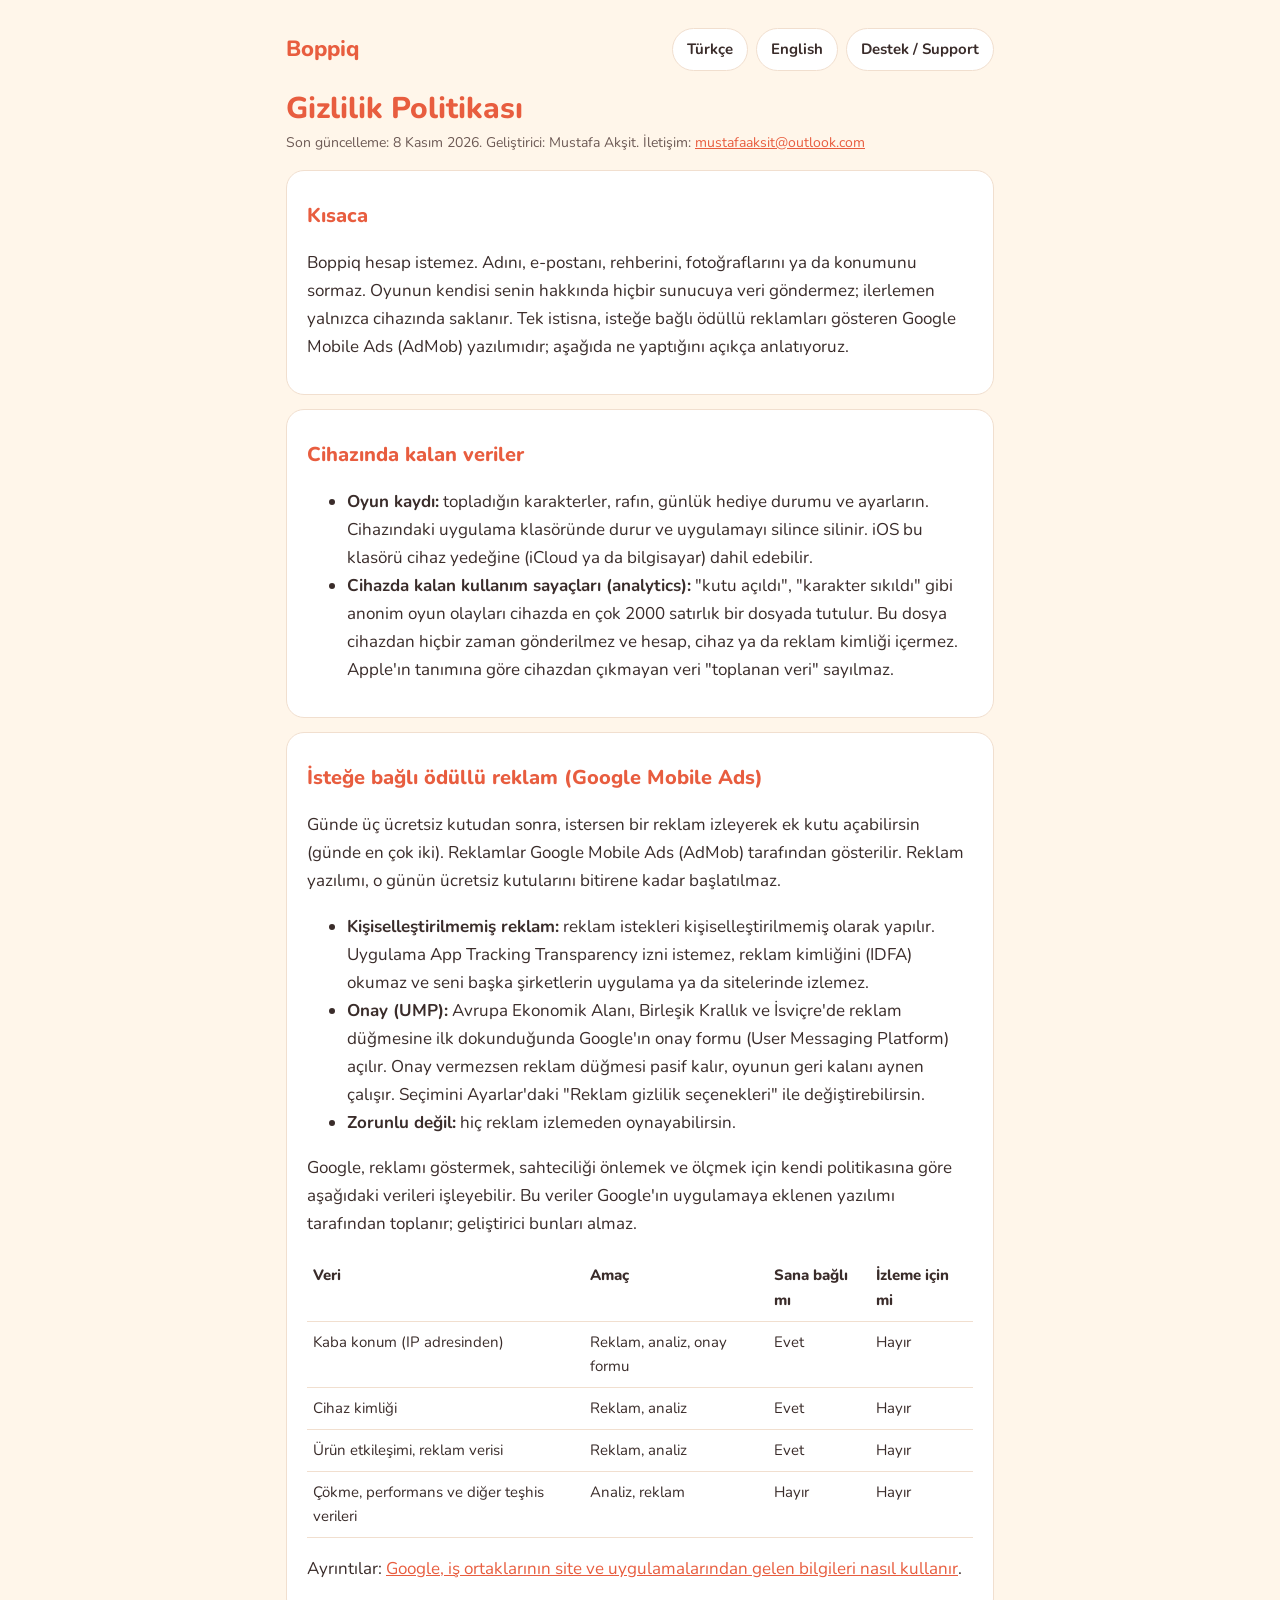
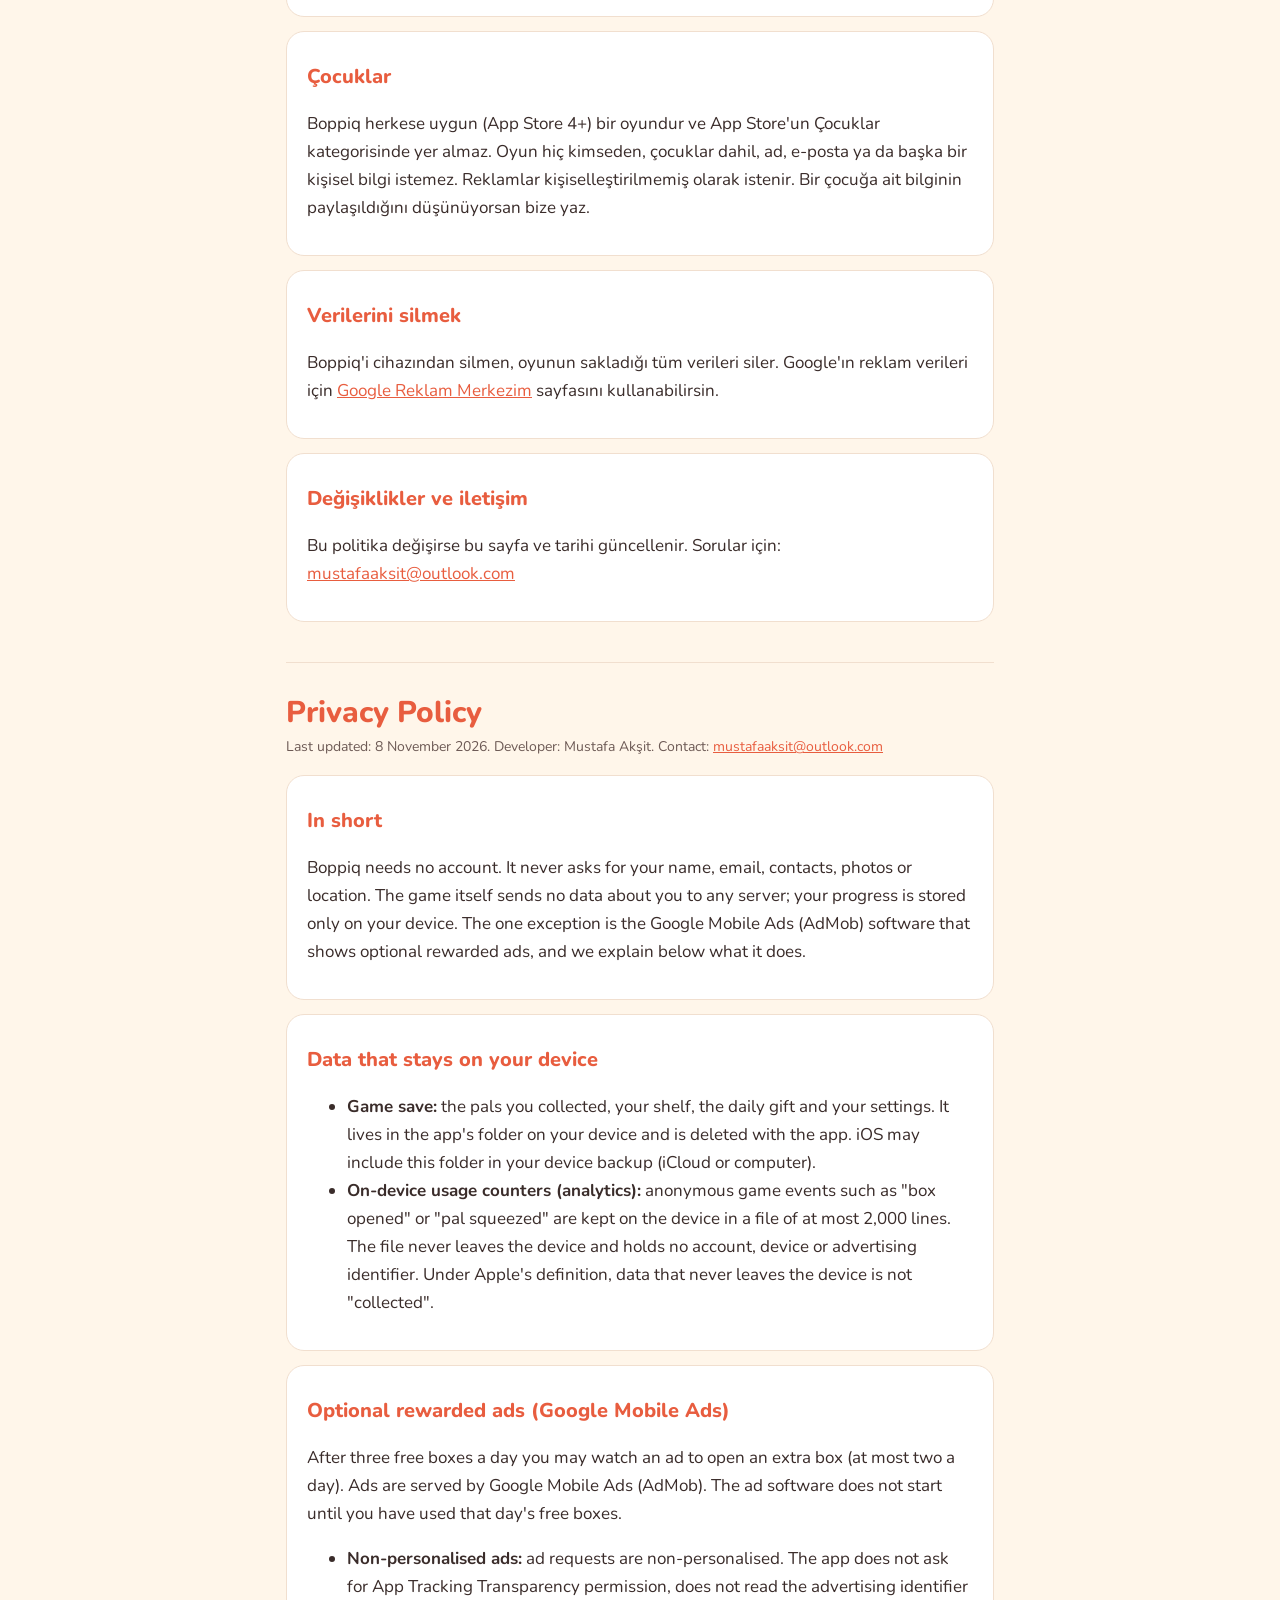
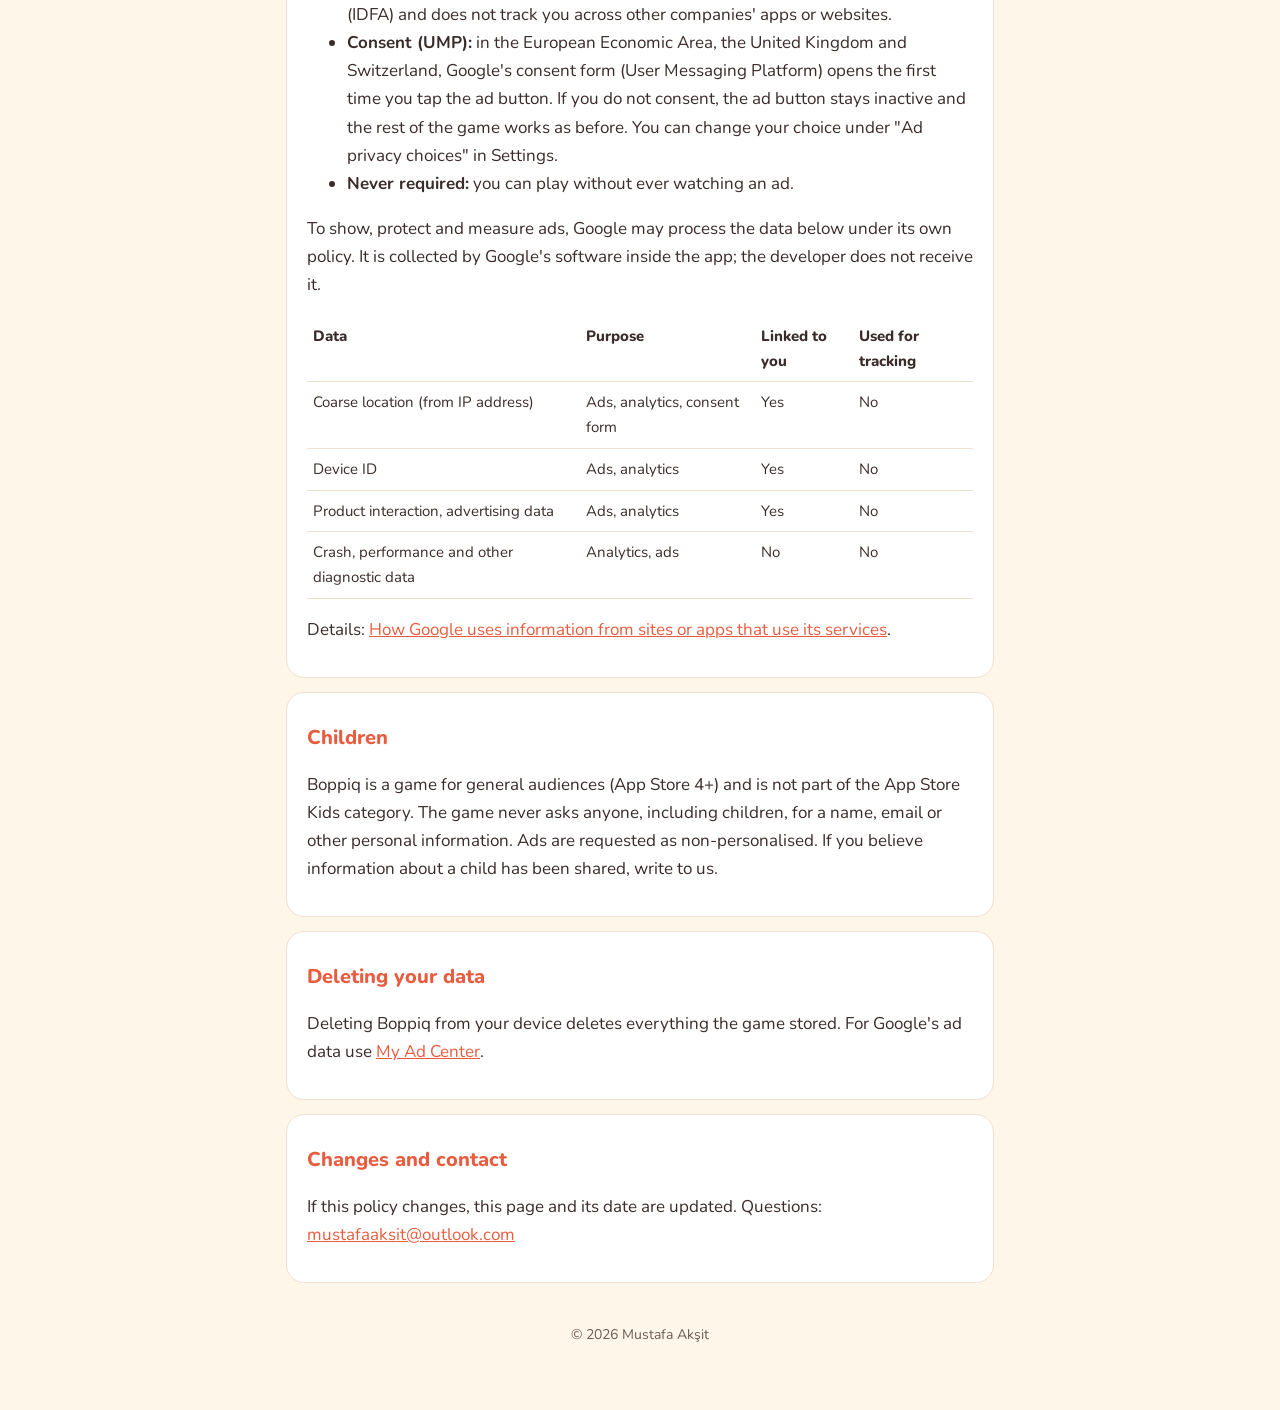
==== index.html @ 90ce889a "Boppiq privacy policy and support pages Co-Authored-By: Claude Opus 5.5 <noreply@anthropic.com>" ====
<!doctype html>
<html lang="tr"><head><meta charset="utf-8"><meta name="viewport" content="width=device-width,initial-scale=1">
<title>Boppiq Gizlilik Politikası / Privacy Policy</title>
<meta name="description" content="Boppiq gizlilik politikası. Boppiq privacy policy.">
<link rel="preconnect" href="https://fonts.googleapis.com"><link rel="preconnect" href="https://fonts.gstatic.com" crossorigin>
<link href="https://fonts.googleapis.com/css2?family=Nunito:wght@400;700;800&display=swap" rel="stylesheet">
<link rel="stylesheet" href="style.css"></head>
<body><main>
<header><a class="brand" href="./">Boppiq</a><nav class="lang"><a href="#tr" lang="tr">Türkçe</a><a href="#en" lang="en">English</a><a href="support.html">Destek / Support</a></nav></header>

<article id="tr" lang="tr">
<h1>Gizlilik Politikası</h1>
<p class="meta">Son güncelleme: 8 Kasım 2026. Geliştirici: Mustafa Akşit. İletişim: <a href="mailto:mustafaaksit@outlook.com">mustafaaksit@outlook.com</a></p>

<section><h2>Kısaca</h2>
<p>Boppiq hesap istemez. Adını, e-postanı, rehberini, fotoğraflarını ya da konumunu sormaz. Oyunun kendisi senin hakkında hiçbir sunucuya veri göndermez; ilerlemen yalnızca cihazında saklanır. Tek istisna, isteğe bağlı ödüllü reklamları gösteren Google Mobile Ads (AdMob) yazılımıdır; aşağıda ne yaptığını açıkça anlatıyoruz.</p></section>

<section><h2>Cihazında kalan veriler</h2>
<ul>
<li><strong>Oyun kaydı:</strong> topladığın karakterler, rafın, günlük hediye durumu ve ayarların. Cihazındaki uygulama klasöründe durur ve uygulamayı silince silinir. iOS bu klasörü cihaz yedeğine (iCloud ya da bilgisayar) dahil edebilir.</li>
<li><strong>Cihazda kalan kullanım sayaçları (analytics):</strong> "kutu açıldı", "karakter sıkıldı" gibi anonim oyun olayları cihazda en çok 2000 satırlık bir dosyada tutulur. Bu dosya cihazdan hiçbir zaman gönderilmez ve hesap, cihaz ya da reklam kimliği içermez. Apple'ın tanımına göre cihazdan çıkmayan veri "toplanan veri" sayılmaz.</li>
</ul></section>

<section><h2>İsteğe bağlı ödüllü reklam (Google Mobile Ads)</h2>
<p>Günde üç ücretsiz kutudan sonra, istersen bir reklam izleyerek ek kutu açabilirsin (günde en çok iki). Reklamlar Google Mobile Ads (AdMob) tarafından gösterilir. Reklam yazılımı, o günün ücretsiz kutularını bitirene kadar başlatılmaz.</p>
<ul>
<li><strong>Kişiselleştirilmemiş reklam:</strong> reklam istekleri kişiselleştirilmemiş olarak yapılır. Uygulama App Tracking Transparency izni istemez, reklam kimliğini (IDFA) okumaz ve seni başka şirketlerin uygulama ya da sitelerinde izlemez.</li>
<li><strong>Onay (UMP):</strong> Avrupa Ekonomik Alanı, Birleşik Krallık ve İsviçre'de reklam düğmesine ilk dokunduğunda Google'ın onay formu (User Messaging Platform) açılır. Onay vermezsen reklam düğmesi pasif kalır, oyunun geri kalanı aynen çalışır. Seçimini Ayarlar'daki "Reklam gizlilik seçenekleri" ile değiştirebilirsin.</li>
<li><strong>Zorunlu değil:</strong> hiç reklam izlemeden oynayabilirsin.</li>
</ul>
<p>Google, reklamı göstermek, sahteciliği önlemek ve ölçmek için kendi politikasına göre aşağıdaki verileri işleyebilir. Bu veriler Google'ın uygulamaya eklenen yazılımı tarafından toplanır; geliştirici bunları almaz.</p>
<div class="wrap"><table>
<tr><th>Veri</th><th>Amaç</th><th>Sana bağlı mı</th><th>İzleme için mi</th></tr>
<tr><td>Kaba konum (IP adresinden)</td><td>Reklam, analiz, onay formu</td><td>Evet</td><td>Hayır</td></tr>
<tr><td>Cihaz kimliği</td><td>Reklam, analiz</td><td>Evet</td><td>Hayır</td></tr>
<tr><td>Ürün etkileşimi, reklam verisi</td><td>Reklam, analiz</td><td>Evet</td><td>Hayır</td></tr>
<tr><td>Çökme, performans ve diğer teşhis verileri</td><td>Analiz, reklam</td><td>Hayır</td><td>Hayır</td></tr>
</table></div>
<p>Ayrıntılar: <a href="https://policies.google.com/technologies/partner-sites?hl=tr">Google, iş ortaklarının site ve uygulamalarından gelen bilgileri nasıl kullanır</a>.</p></section>

<section><h2>Çocuklar</h2>
<p>Boppiq herkese uygun (App Store 4+) bir oyundur ve App Store'un Çocuklar kategorisinde yer almaz. Oyun hiç kimseden, çocuklar dahil, ad, e-posta ya da başka bir kişisel bilgi istemez. Reklamlar kişiselleştirilmemiş olarak istenir. Bir çocuğa ait bilginin paylaşıldığını düşünüyorsan bize yaz.</p></section>

<section><h2>Verilerini silmek</h2>
<p>Boppiq'i cihazından silmen, oyunun sakladığı tüm verileri siler. Google'ın reklam verileri için <a href="https://myadcenter.google.com/">Google Reklam Merkezim</a> sayfasını kullanabilirsin.</p></section>

<section><h2>Değişiklikler ve iletişim</h2>
<p>Bu politika değişirse bu sayfa ve tarihi güncellenir. Sorular için: <a href="mailto:mustafaaksit@outlook.com">mustafaaksit@outlook.com</a></p></section>
</article>

<hr>

<article id="en" lang="en">
<h1>Privacy Policy</h1>
<p class="meta">Last updated: 8 November 2026. Developer: Mustafa Akşit. Contact: <a href="mailto:mustafaaksit@outlook.com">mustafaaksit@outlook.com</a></p>

<section><h2>In short</h2>
<p>Boppiq needs no account. It never asks for your name, email, contacts, photos or location. The game itself sends no data about you to any server; your progress is stored only on your device. The one exception is the Google Mobile Ads (AdMob) software that shows optional rewarded ads, and we explain below what it does.</p></section>

<section><h2>Data that stays on your device</h2>
<ul>
<li><strong>Game save:</strong> the pals you collected, your shelf, the daily gift and your settings. It lives in the app's folder on your device and is deleted with the app. iOS may include this folder in your device backup (iCloud or computer).</li>
<li><strong>On-device usage counters (analytics):</strong> anonymous game events such as "box opened" or "pal squeezed" are kept on the device in a file of at most 2,000 lines. The file never leaves the device and holds no account, device or advertising identifier. Under Apple's definition, data that never leaves the device is not "collected".</li>
</ul></section>

<section><h2>Optional rewarded ads (Google Mobile Ads)</h2>
<p>After three free boxes a day you may watch an ad to open an extra box (at most two a day). Ads are served by Google Mobile Ads (AdMob). The ad software does not start until you have used that day's free boxes.</p>
<ul>
<li><strong>Non-personalised ads:</strong> ad requests are non-personalised. The app does not ask for App Tracking Transparency permission, does not read the advertising identifier (IDFA) and does not track you across other companies' apps or websites.</li>
<li><strong>Consent (UMP):</strong> in the European Economic Area, the United Kingdom and Switzerland, Google's consent form (User Messaging Platform) opens the first time you tap the ad button. If you do not consent, the ad button stays inactive and the rest of the game works as before. You can change your choice under "Ad privacy choices" in Settings.</li>
<li><strong>Never required:</strong> you can play without ever watching an ad.</li>
</ul>
<p>To show, protect and measure ads, Google may process the data below under its own policy. It is collected by Google's software inside the app; the developer does not receive it.</p>
<div class="wrap"><table>
<tr><th>Data</th><th>Purpose</th><th>Linked to you</th><th>Used for tracking</th></tr>
<tr><td>Coarse location (from IP address)</td><td>Ads, analytics, consent form</td><td>Yes</td><td>No</td></tr>
<tr><td>Device ID</td><td>Ads, analytics</td><td>Yes</td><td>No</td></tr>
<tr><td>Product interaction, advertising data</td><td>Ads, analytics</td><td>Yes</td><td>No</td></tr>
<tr><td>Crash, performance and other diagnostic data</td><td>Analytics, ads</td><td>No</td><td>No</td></tr>
</table></div>
<p>Details: <a href="https://policies.google.com/technologies/partner-sites">How Google uses information from sites or apps that use its services</a>.</p></section>

<section><h2>Children</h2>
<p>Boppiq is a game for general audiences (App Store 4+) and is not part of the App Store Kids category. The game never asks anyone, including children, for a name, email or other personal information. Ads are requested as non-personalised. If you believe information about a child has been shared, write to us.</p></section>

<section><h2>Deleting your data</h2>
<p>Deleting Boppiq from your device deletes everything the game stored. For Google's ad data use <a href="https://myadcenter.google.com/">My Ad Center</a>.</p></section>

<section><h2>Changes and contact</h2>
<p>If this policy changes, this page and its date are updated. Questions: <a href="mailto:mustafaaksit@outlook.com">mustafaaksit@outlook.com</a></p></section>
</article>
<footer>© 2026 Mustafa Akşit</footer>
</main></body></html>
---- style.css ----
:root{--bg:#fff6ea;--ink:#3a2c2a;--muted:#6d5a55;--accent:#e85d3f;--card:#ffffff;--line:#f1dfcf}
*{box-sizing:border-box}
html{scroll-behavior:smooth}
body{margin:0;background:var(--bg);color:var(--ink);font:17px/1.65 "Nunito",-apple-system,BlinkMacSystemFont,"Segoe UI",Roboto,sans-serif}
main{max-width:740px;margin:0 auto;padding:28px 16px 64px}
header{display:flex;flex-wrap:wrap;align-items:center;justify-content:space-between;gap:12px;margin-bottom:20px}
.brand{font-weight:800;font-size:22px;color:var(--accent);text-decoration:none}
.lang{display:flex;gap:8px}
.lang a,.links a{display:inline-block;padding:8px 14px;border-radius:999px;background:var(--card);border:1px solid var(--line);color:var(--ink);text-decoration:none;font-weight:700;font-size:15px}
.lang a:hover,.links a:hover{border-color:var(--accent);color:var(--accent)}
h1{color:var(--accent);font-weight:800;font-size:30px;line-height:1.2;margin:8px 0 4px}
h2{color:var(--accent);font-weight:800;font-size:20px;margin:22px 0 6px}
h3{font-weight:800;font-size:17px;margin:16px 0 2px}
.meta{color:var(--muted);font-size:14px;margin:0 0 16px}
article{scroll-margin-top:16px;margin-bottom:40px}
section{background:var(--card);border:1px solid var(--line);border-radius:18px;padding:6px 20px 16px;margin:14px 0}
table{width:100%;border-collapse:collapse;font-size:15px}
th,td{text-align:left;vertical-align:top;padding:8px 6px;border-bottom:1px solid var(--line)}
th{font-weight:800}
.wrap{overflow-x:auto}
a{color:var(--accent)}
.links{display:flex;flex-wrap:wrap;gap:8px;margin:8px 0}
hr{border:0;border-top:1px solid var(--line);margin:32px 0}
footer{color:var(--muted);font-size:14px;text-align:center}
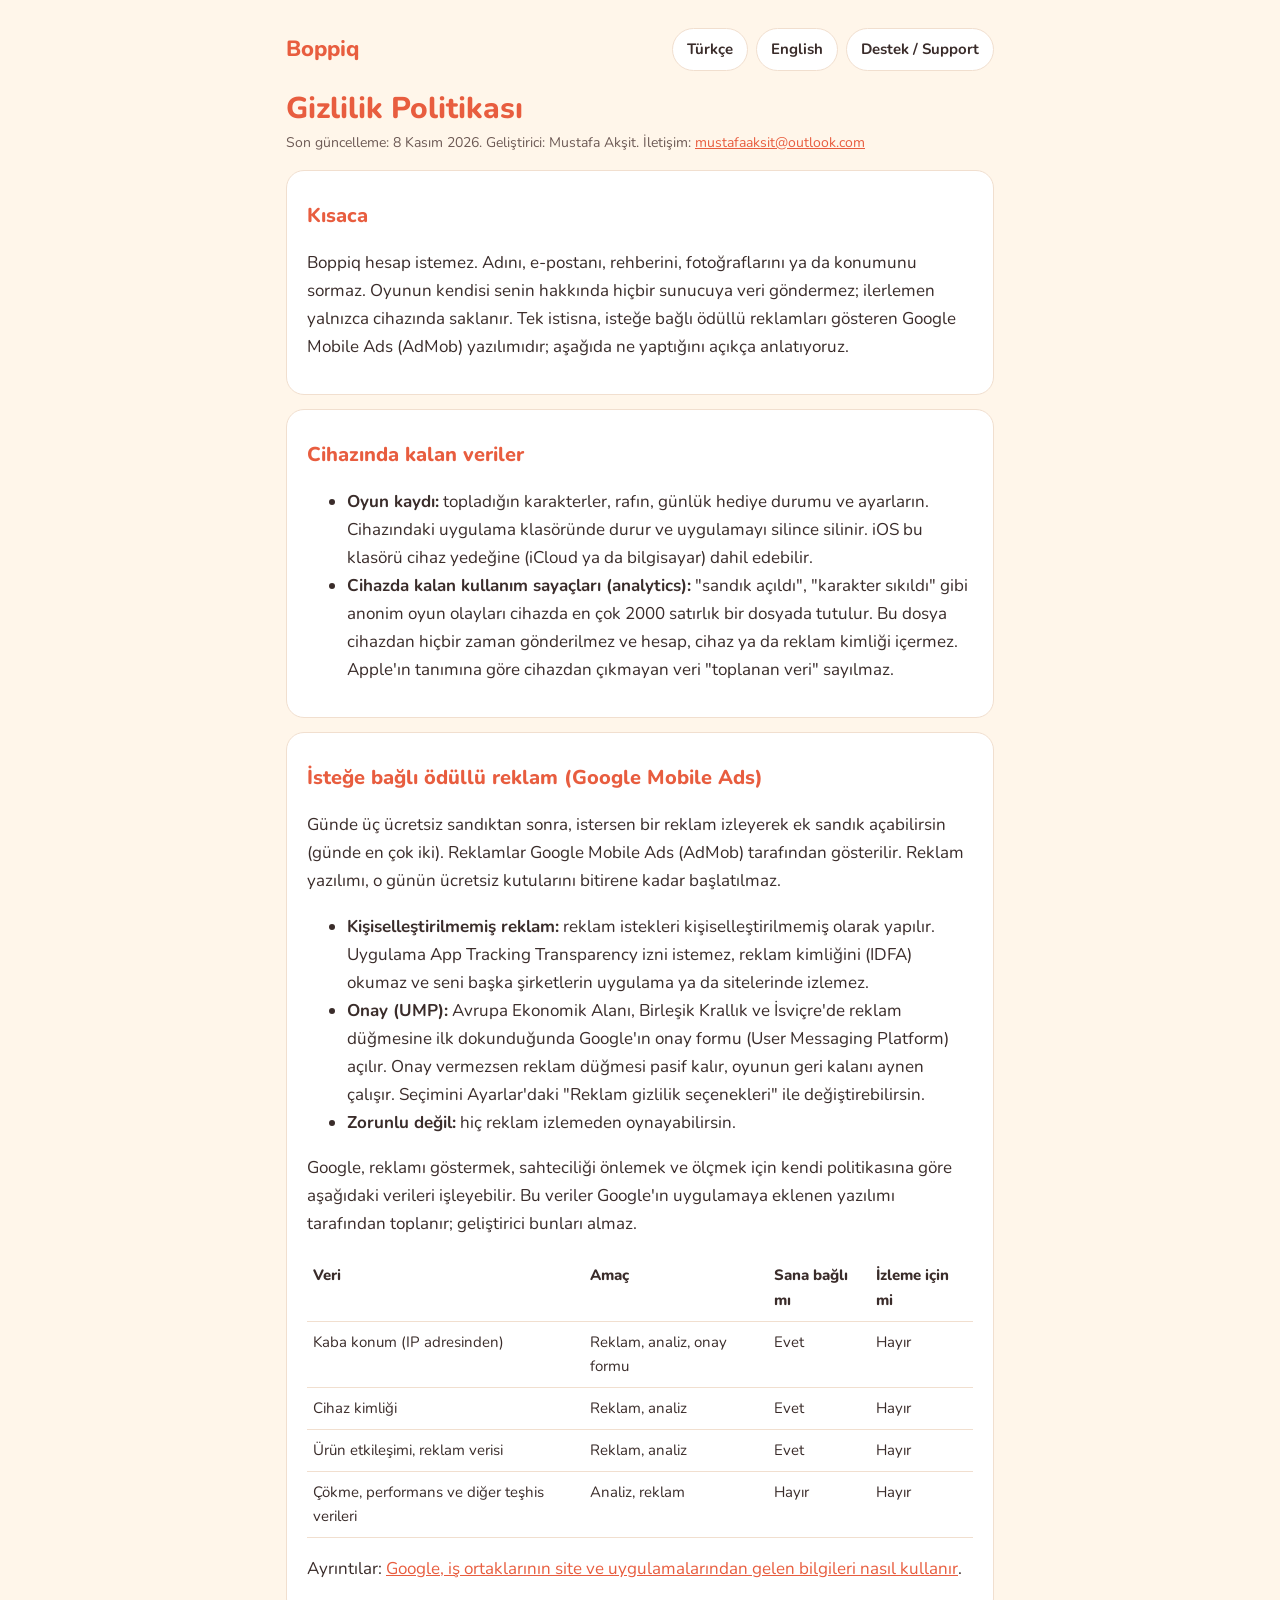
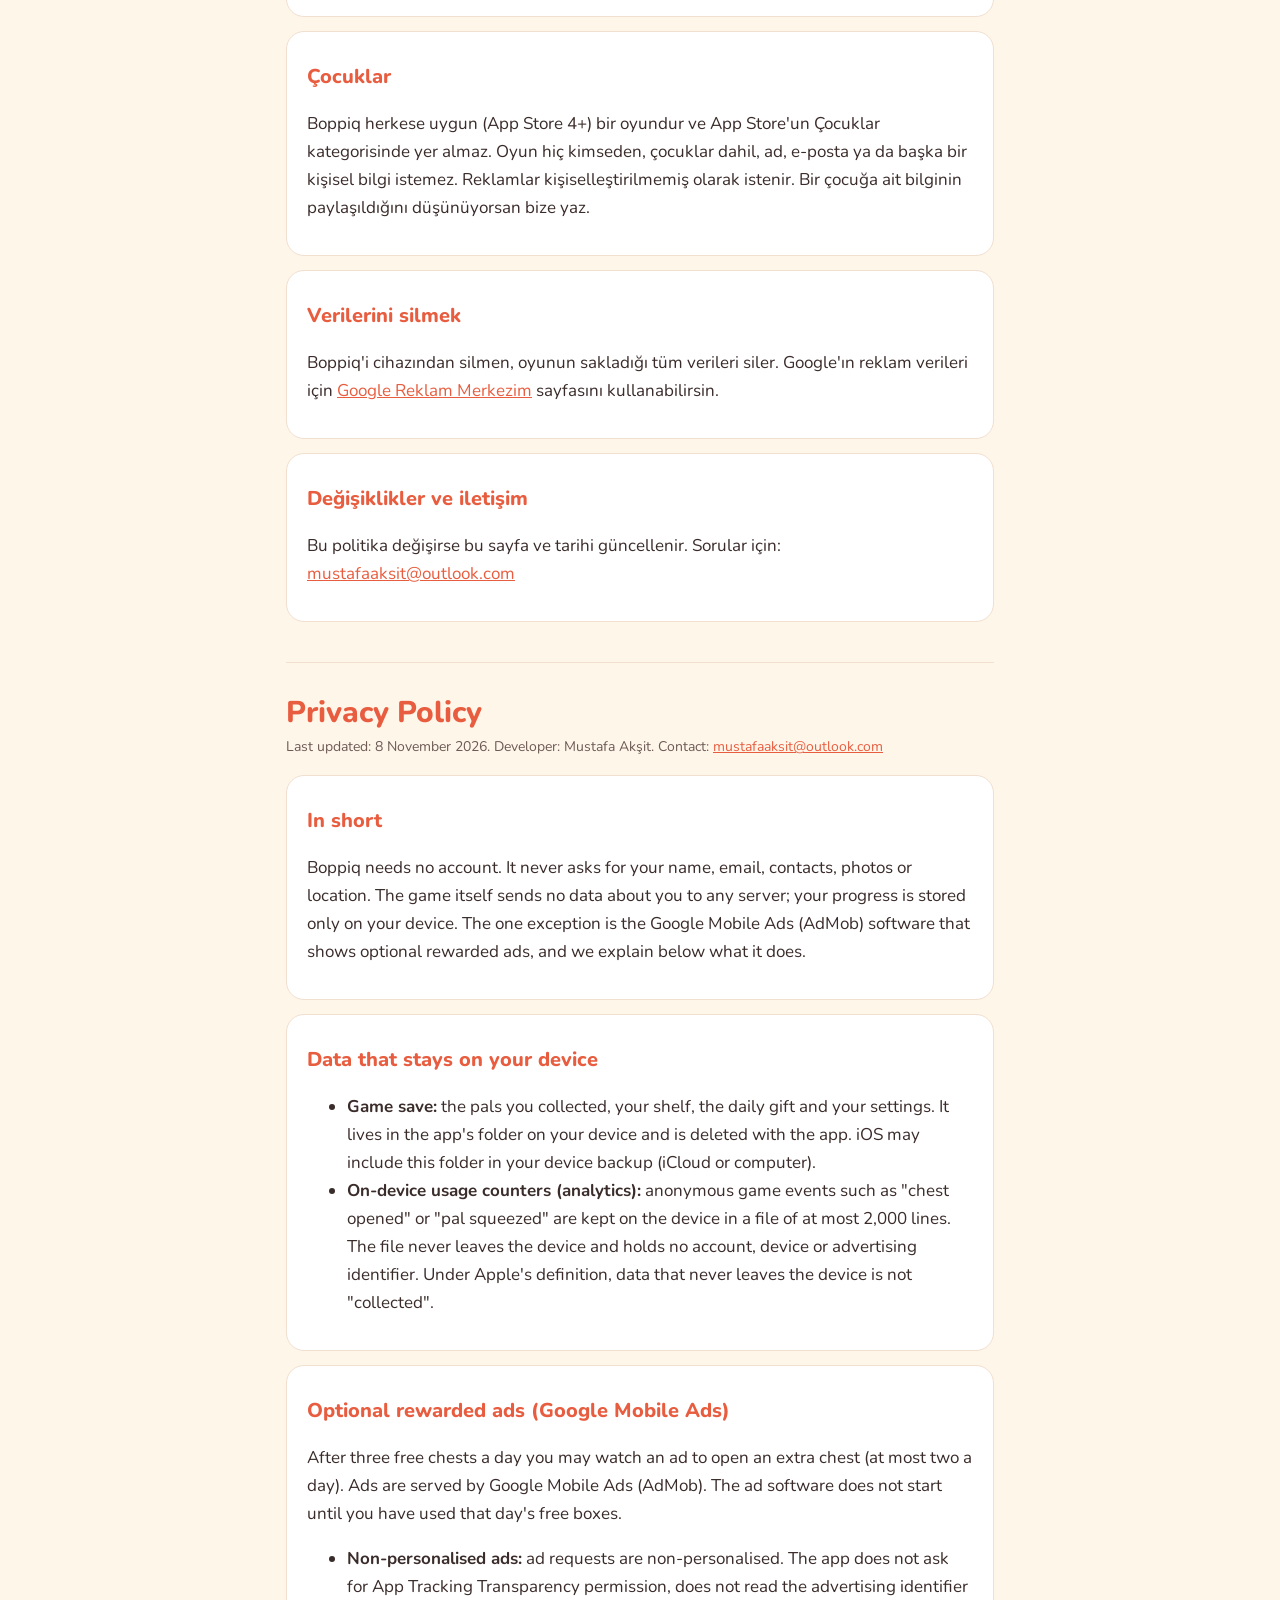
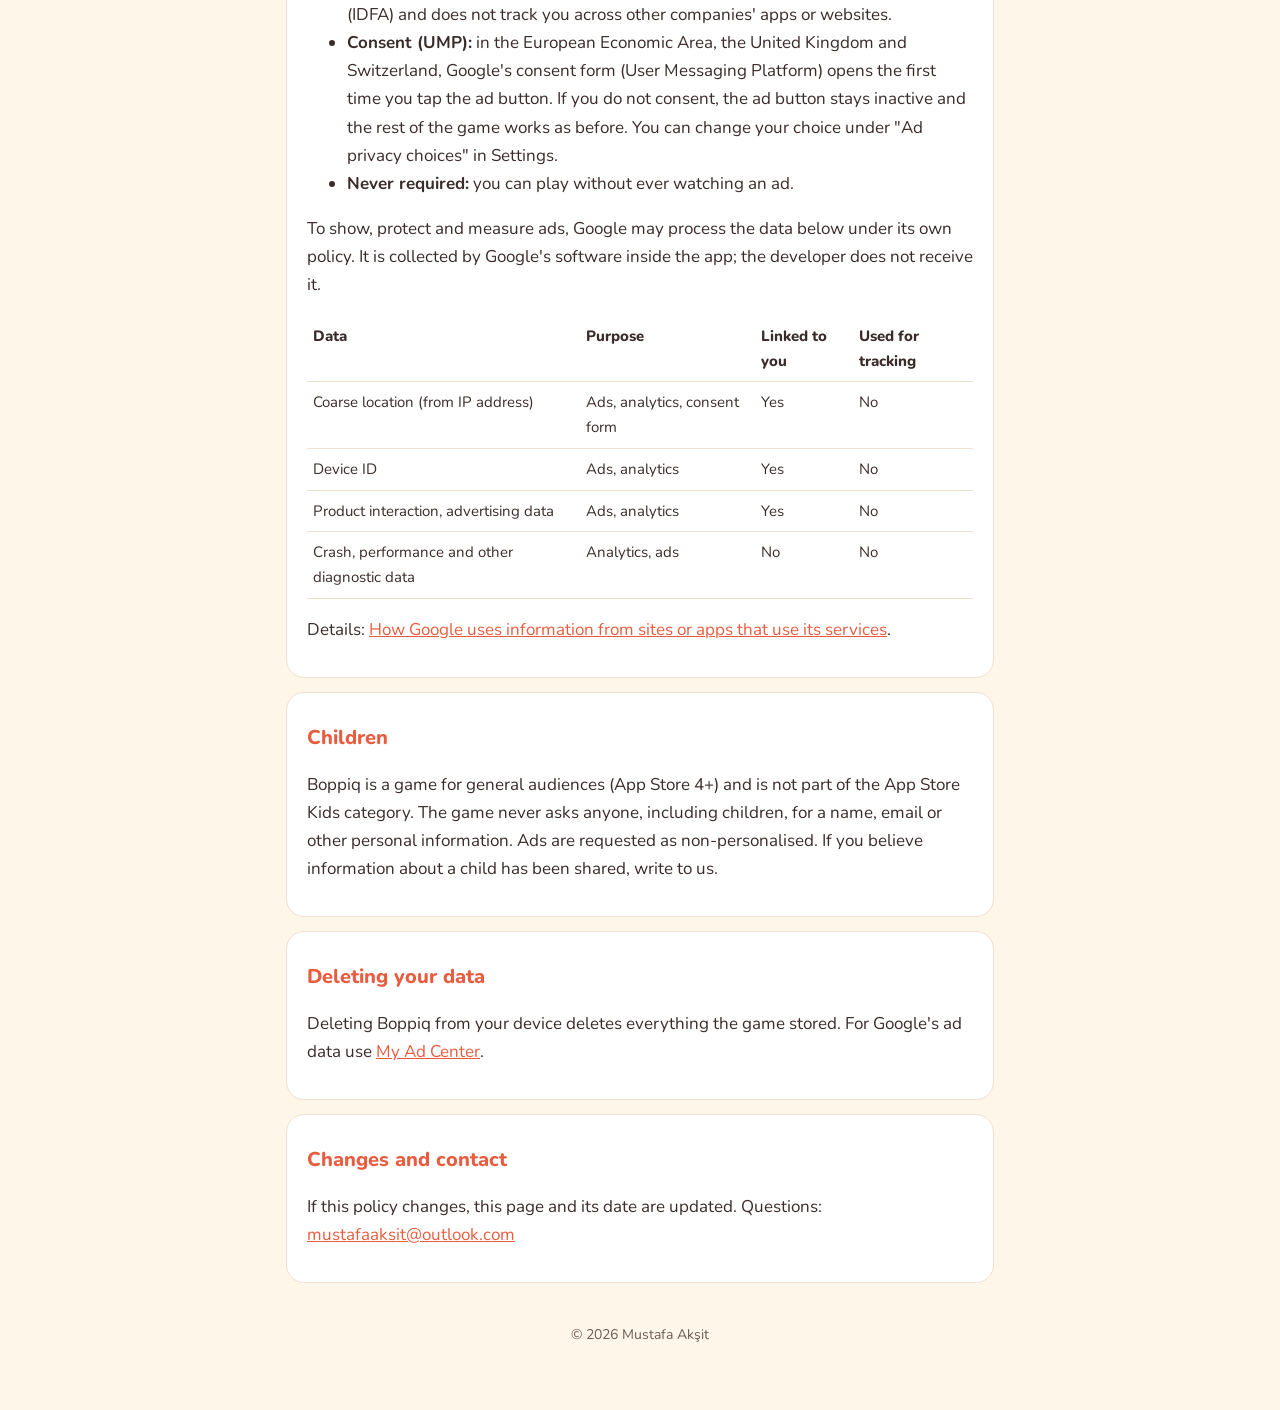
==== commit a3bdc244: "Use chest (sandık) consistently, as in the game Co-Authored-By: Claude Opus 5.5 <noreply@anthropic.c" ====
--- a/index.html
+++ b/index.html
@@ -18,11 +18,11 @@
 <section><h2>Cihazında kalan veriler</h2>
 <ul>
 <li><strong>Oyun kaydı:</strong> topladığın karakterler, rafın, günlük hediye durumu ve ayarların. Cihazındaki uygulama klasöründe durur ve uygulamayı silince silinir. iOS bu klasörü cihaz yedeğine (iCloud ya da bilgisayar) dahil edebilir.</li>
-<li><strong>Cihazda kalan kullanım sayaçları (analytics):</strong> "kutu açıldı", "karakter sıkıldı" gibi anonim oyun olayları cihazda en çok 2000 satırlık bir dosyada tutulur. Bu dosya cihazdan hiçbir zaman gönderilmez ve hesap, cihaz ya da reklam kimliği içermez. Apple'ın tanımına göre cihazdan çıkmayan veri "toplanan veri" sayılmaz.</li>
+<li><strong>Cihazda kalan kullanım sayaçları (analytics):</strong> "sandık açıldı", "karakter sıkıldı" gibi anonim oyun olayları cihazda en çok 2000 satırlık bir dosyada tutulur. Bu dosya cihazdan hiçbir zaman gönderilmez ve hesap, cihaz ya da reklam kimliği içermez. Apple'ın tanımına göre cihazdan çıkmayan veri "toplanan veri" sayılmaz.</li>
 </ul></section>
 
 <section><h2>İsteğe bağlı ödüllü reklam (Google Mobile Ads)</h2>
-<p>Günde üç ücretsiz kutudan sonra, istersen bir reklam izleyerek ek kutu açabilirsin (günde en çok iki). Reklamlar Google Mobile Ads (AdMob) tarafından gösterilir. Reklam yazılımı, o günün ücretsiz kutularını bitirene kadar başlatılmaz.</p>
+<p>Günde üç ücretsiz sandıktan sonra, istersen bir reklam izleyerek ek sandık açabilirsin (günde en çok iki). Reklamlar Google Mobile Ads (AdMob) tarafından gösterilir. Reklam yazılımı, o günün ücretsiz kutularını bitirene kadar başlatılmaz.</p>
 <ul>
 <li><strong>Kişiselleştirilmemiş reklam:</strong> reklam istekleri kişiselleştirilmemiş olarak yapılır. Uygulama App Tracking Transparency izni istemez, reklam kimliğini (IDFA) okumaz ve seni başka şirketlerin uygulama ya da sitelerinde izlemez.</li>
 <li><strong>Onay (UMP):</strong> Avrupa Ekonomik Alanı, Birleşik Krallık ve İsviçre'de reklam düğmesine ilk dokunduğunda Google'ın onay formu (User Messaging Platform) açılır. Onay vermezsen reklam düğmesi pasif kalır, oyunun geri kalanı aynen çalışır. Seçimini Ayarlar'daki "Reklam gizlilik seçenekleri" ile değiştirebilirsin.</li>
@@ -60,11 +60,11 @@
 <section><h2>Data that stays on your device</h2>
 <ul>
 <li><strong>Game save:</strong> the pals you collected, your shelf, the daily gift and your settings. It lives in the app's folder on your device and is deleted with the app. iOS may include this folder in your device backup (iCloud or computer).</li>
-<li><strong>On-device usage counters (analytics):</strong> anonymous game events such as "box opened" or "pal squeezed" are kept on the device in a file of at most 2,000 lines. The file never leaves the device and holds no account, device or advertising identifier. Under Apple's definition, data that never leaves the device is not "collected".</li>
+<li><strong>On-device usage counters (analytics):</strong> anonymous game events such as "chest opened" or "pal squeezed" are kept on the device in a file of at most 2,000 lines. The file never leaves the device and holds no account, device or advertising identifier. Under Apple's definition, data that never leaves the device is not "collected".</li>
 </ul></section>
 
 <section><h2>Optional rewarded ads (Google Mobile Ads)</h2>
-<p>After three free boxes a day you may watch an ad to open an extra box (at most two a day). Ads are served by Google Mobile Ads (AdMob). The ad software does not start until you have used that day's free boxes.</p>
+<p>After three free chests a day you may watch an ad to open an extra chest (at most two a day). Ads are served by Google Mobile Ads (AdMob). The ad software does not start until you have used that day's free boxes.</p>
 <ul>
 <li><strong>Non-personalised ads:</strong> ad requests are non-personalised. The app does not ask for App Tracking Transparency permission, does not read the advertising identifier (IDFA) and does not track you across other companies' apps or websites.</li>
 <li><strong>Consent (UMP):</strong> in the European Economic Area, the United Kingdom and Switzerland, Google's consent form (User Messaging Platform) opens the first time you tap the ad button. If you do not consent, the ad button stays inactive and the rest of the game works as before. You can change your choice under "Ad privacy choices" in Settings.</li>
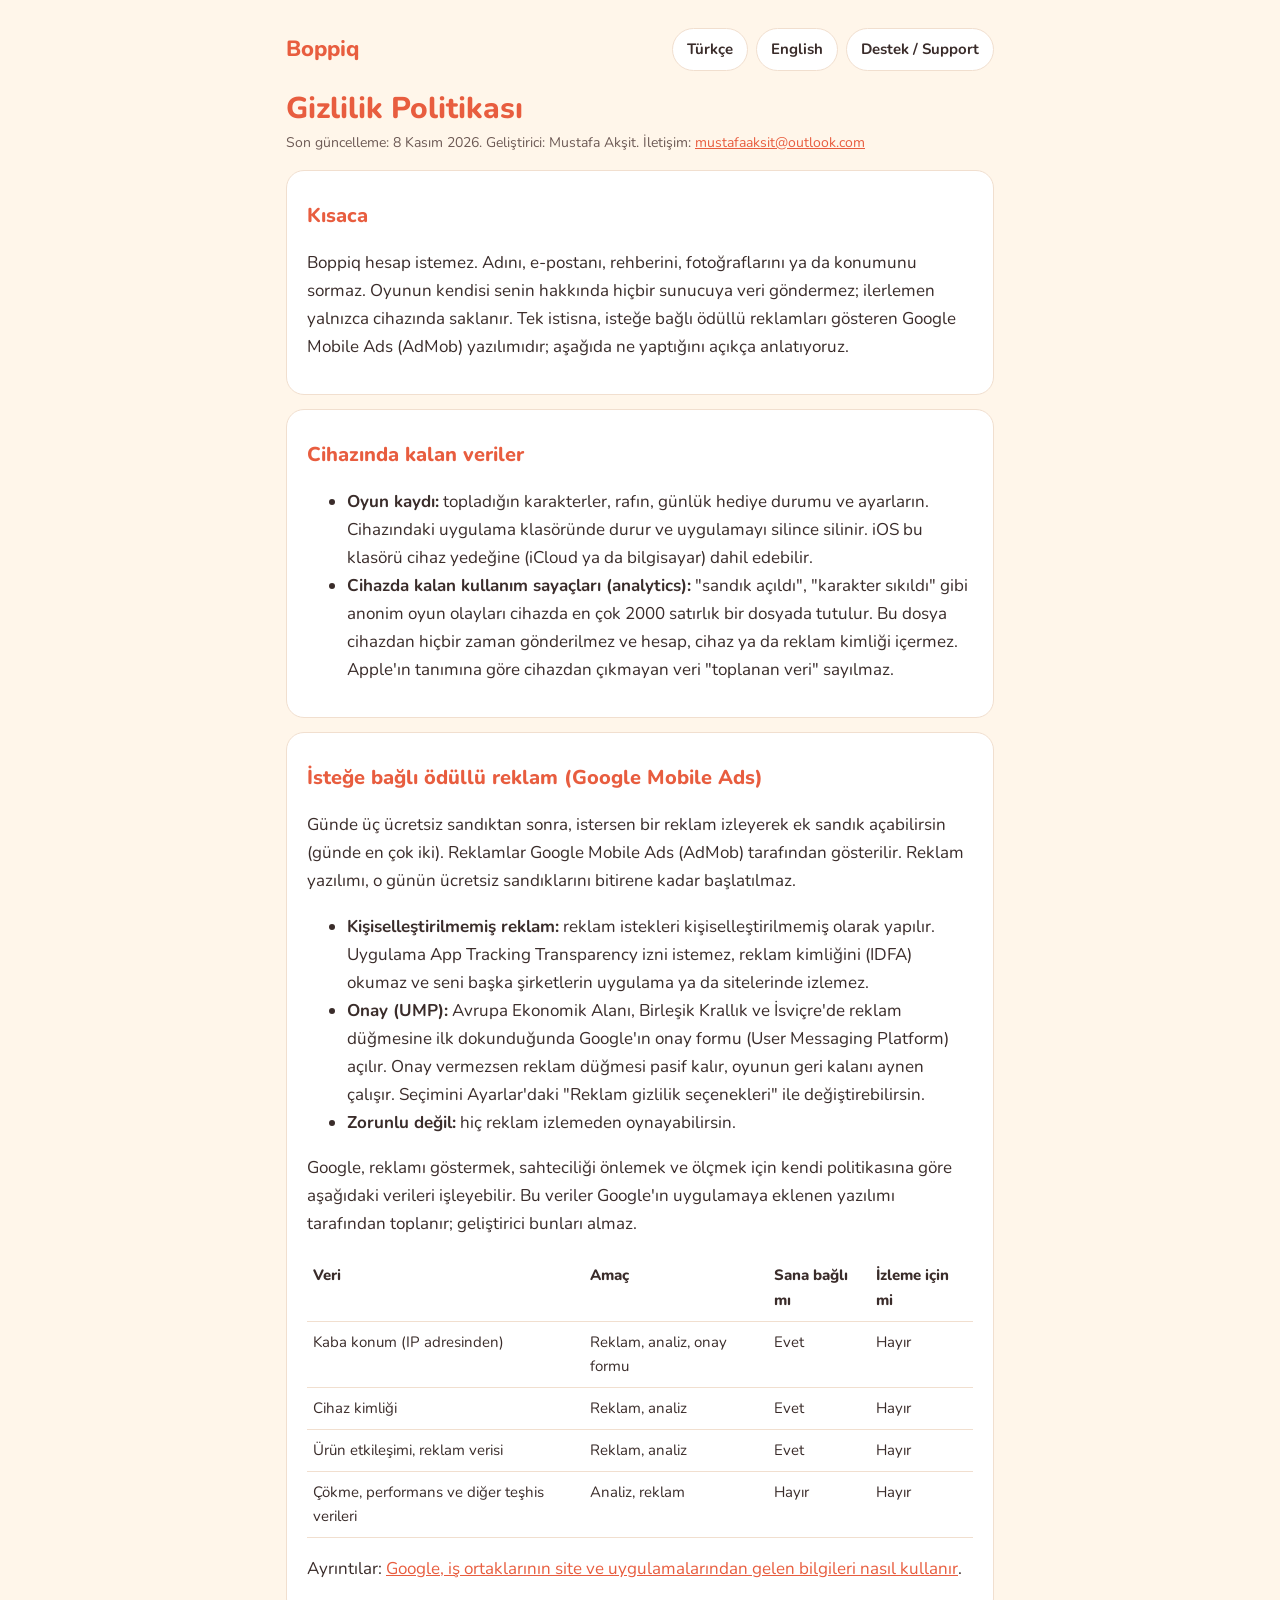
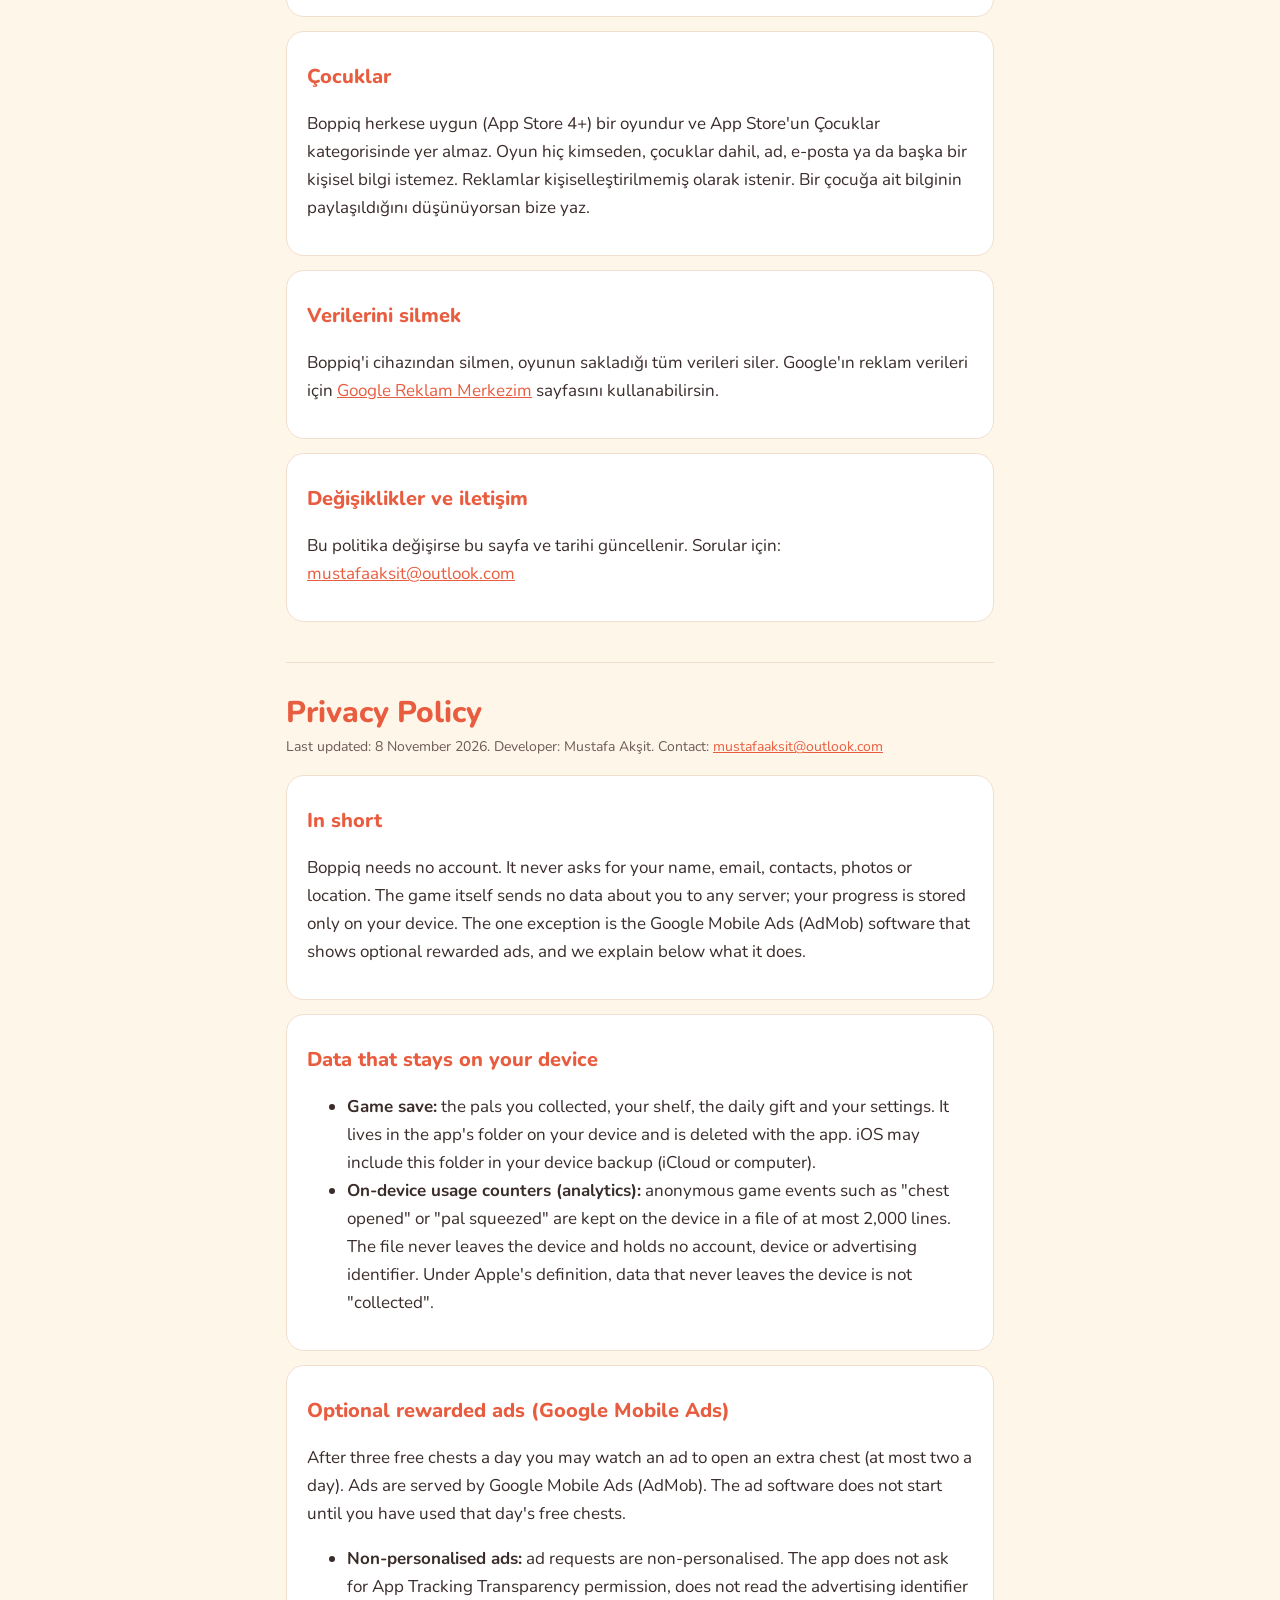
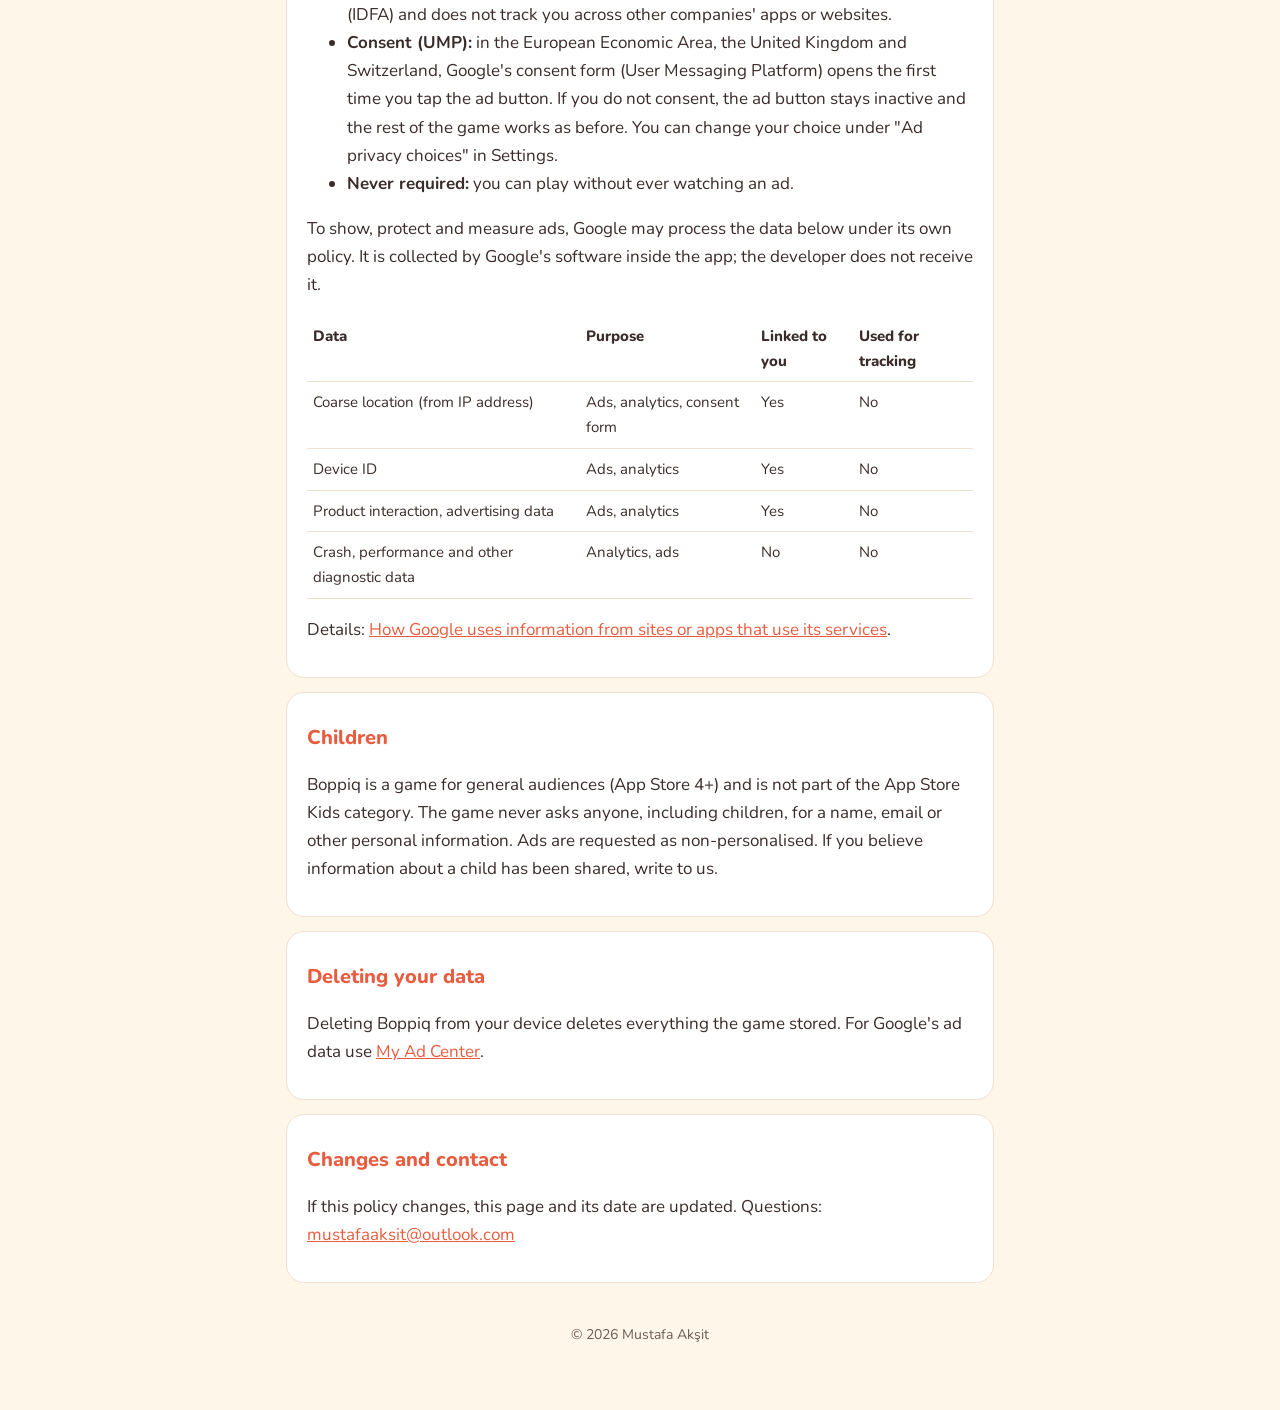
==== commit 78b2f7f8: "Privacy page: chests Co-Authored-By: Claude Opus 5.5 <noreply@anthropic.com>" ====
--- a/index.html
+++ b/index.html
@@ -22,7 +22,7 @@
 </ul></section>
 
 <section><h2>İsteğe bağlı ödüllü reklam (Google Mobile Ads)</h2>
-<p>Günde üç ücretsiz sandıktan sonra, istersen bir reklam izleyerek ek sandık açabilirsin (günde en çok iki). Reklamlar Google Mobile Ads (AdMob) tarafından gösterilir. Reklam yazılımı, o günün ücretsiz kutularını bitirene kadar başlatılmaz.</p>
+<p>Günde üç ücretsiz sandıktan sonra, istersen bir reklam izleyerek ek sandık açabilirsin (günde en çok iki). Reklamlar Google Mobile Ads (AdMob) tarafından gösterilir. Reklam yazılımı, o günün ücretsiz sandıklarını bitirene kadar başlatılmaz.</p>
 <ul>
 <li><strong>Kişiselleştirilmemiş reklam:</strong> reklam istekleri kişiselleştirilmemiş olarak yapılır. Uygulama App Tracking Transparency izni istemez, reklam kimliğini (IDFA) okumaz ve seni başka şirketlerin uygulama ya da sitelerinde izlemez.</li>
 <li><strong>Onay (UMP):</strong> Avrupa Ekonomik Alanı, Birleşik Krallık ve İsviçre'de reklam düğmesine ilk dokunduğunda Google'ın onay formu (User Messaging Platform) açılır. Onay vermezsen reklam düğmesi pasif kalır, oyunun geri kalanı aynen çalışır. Seçimini Ayarlar'daki "Reklam gizlilik seçenekleri" ile değiştirebilirsin.</li>
@@ -64,7 +64,7 @@
 </ul></section>
 
 <section><h2>Optional rewarded ads (Google Mobile Ads)</h2>
-<p>After three free chests a day you may watch an ad to open an extra chest (at most two a day). Ads are served by Google Mobile Ads (AdMob). The ad software does not start until you have used that day's free boxes.</p>
+<p>After three free chests a day you may watch an ad to open an extra chest (at most two a day). Ads are served by Google Mobile Ads (AdMob). The ad software does not start until you have used that day's free chests.</p>
 <ul>
 <li><strong>Non-personalised ads:</strong> ad requests are non-personalised. The app does not ask for App Tracking Transparency permission, does not read the advertising identifier (IDFA) and does not track you across other companies' apps or websites.</li>
 <li><strong>Consent (UMP):</strong> in the European Economic Area, the United Kingdom and Switzerland, Google's consent form (User Messaging Platform) opens the first time you tap the ad button. If you do not consent, the ad button stays inactive and the rest of the game works as before. You can change your choice under "Ad privacy choices" in Settings.</li>
